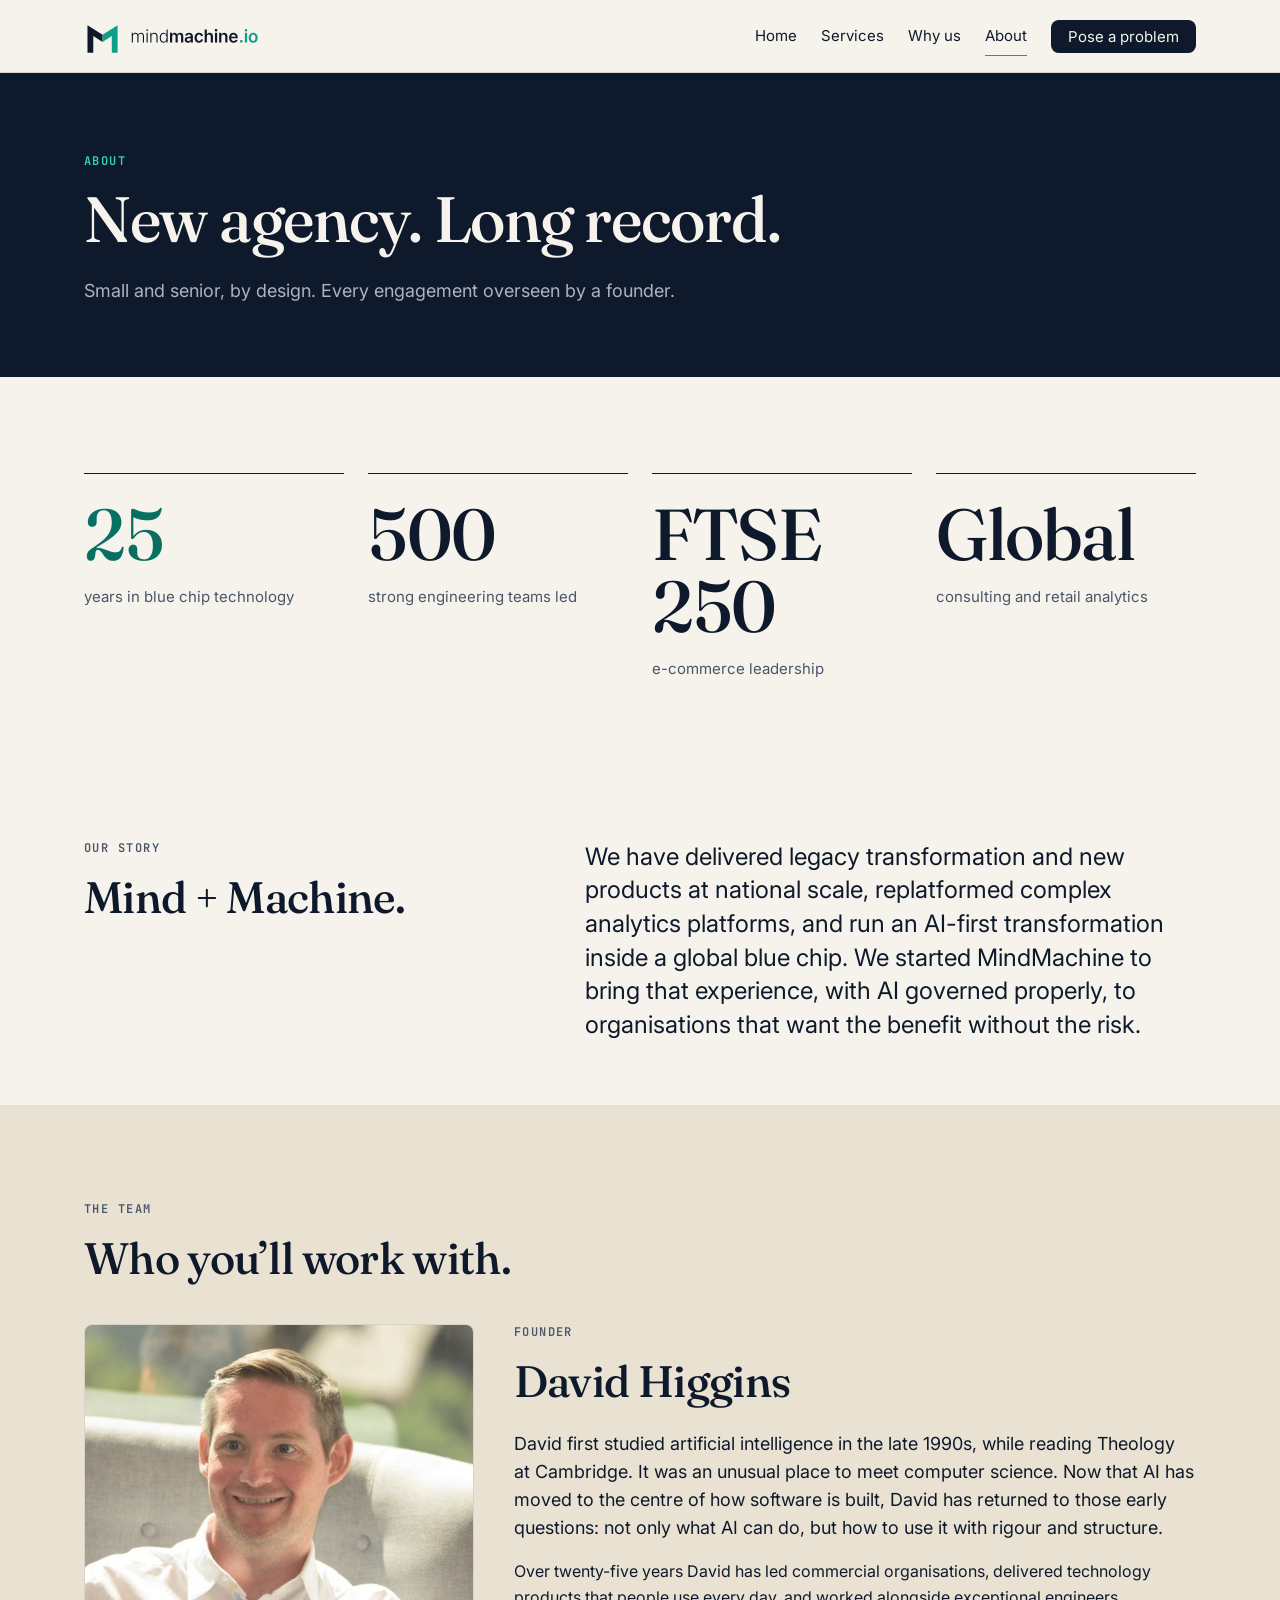
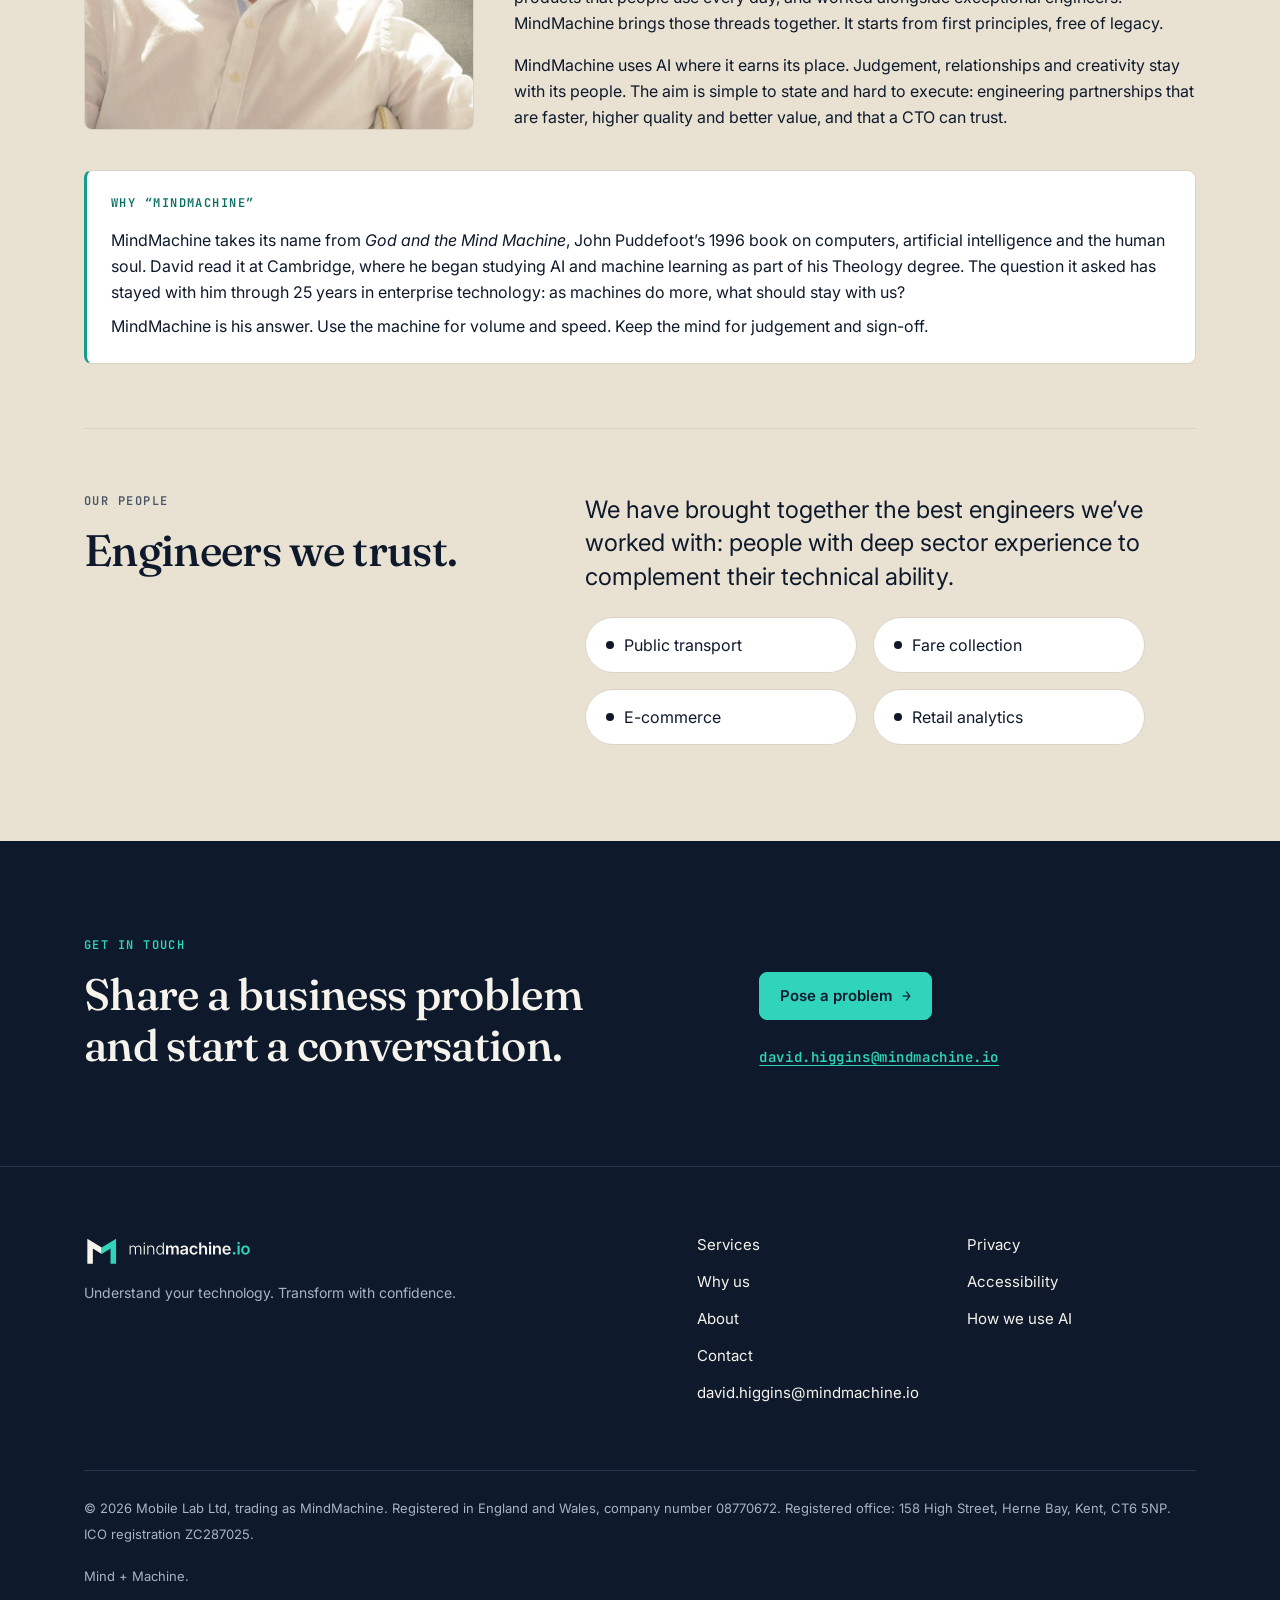
==== about.html @ 4f88f674 "Replace MindMachine website with supplied multi-page site" ====
<!doctype html>
<html lang="en-GB">
<head>
<meta charset="utf-8">
<meta name="viewport" content="width=device-width, initial-scale=1, viewport-fit=cover">
<title>About · MindMachine.io</title>
<meta name="claude:viewport-fit-sides" content="cover">
<meta name="description" content="Founded by engineering leaders with 25 years of enterprise delivery.">
<link rel="icon" type="image/svg+xml" href="assets/logo/mindmachine-app-icon.svg">
<link rel="preconnect" href="https://fonts.googleapis.com">
<link rel="preconnect" href="https://fonts.gstatic.com" crossorigin>
<link rel="stylesheet" href="https://fonts.googleapis.com/css2?family=Fraunces:opsz,wght@9..144,500&family=Inter:wght@300;400;600&family=JetBrains+Mono:wght@600&display=swap">
<link rel="stylesheet" href="assets/site.css">
<link rel="stylesheet" href="assets/visual.css">
</head>
<body>
<a class="skip" href="#main">Skip to content</a>
<header class="site-header">
  <div class="wrap">
    <a class="brand" href="index.html" aria-label="MindMachine.io home"><img src="assets/logo/mindmachine-lockup.svg" alt="mindmachine.io" width="176" height="37"></a>
    <button class="nav-toggle" type="button" aria-expanded="false" aria-controls="site-nav">Menu</button>
    <nav class="nav" id="site-nav" aria-label="Main"><a href="index.html">Home</a><a href="services.html">Services</a><a href="why-us.html">Why us</a><a href="about.html" aria-current="page">About</a><a class="btn btn-small" href="contact.html">Pose a problem</a></nav>
  </div>
</header>
<main id="main">

<section class="on-night page-hero">
  <div class="wrap"><p class="eyebrow"><span class="accent">About</span></p><h1 class="display-xl measure">New agency. Long record.</h1><p class="body-l standfirst">Small and senior, by design. Every engagement overseen by a founder.</p></div>
</section>
<section class="section-l">
  <div class="wrap">
    <ul class="bignums">
      <li><span class="n sig">25</span><span class="l">years in blue chip technology</span></li>
      <li><span class="n">500</span><span class="l">strong engineering teams led</span></li>
      <li><span class="n">FTSE 250</span><span class="l">e-commerce leadership</span></li>
      <li><span class="n">Global</span><span class="l">consulting and retail analytics</span></li>
    </ul>
  </div>
</section>
<section class="section">
  <div class="wrap split">
    <div><p class="eyebrow">Our story</p><h2 class="display-l">Mind + Machine.</h2></div>
    <p class="lede">We have delivered legacy transformation and new products at national scale, replatformed complex analytics platforms, and run an AI-first transformation inside a global blue chip. We started MindMachine to bring that experience, with AI governed properly, to organisations that want the benefit without the risk.</p>
  </div>
</section>
<section class="sand section-l">
  <div class="wrap">
    <div class="section-head"><div><p class="eyebrow">The team</p><h2 class="display-l">Who you’ll work with.</h2></div></div>
    <article class="founder founder-v4">
  <figure class="headshot-photo"><img src="assets/img/david-higgins.jpg" alt="David Higgins, co-founder of MindMachine" width="564" height="706" loading="lazy"></figure>
  <div class="stack-l"><div><p class="eyebrow">Founder</p><h3 class="display-l">David Higgins</h3></div>
  <div class="founder-bio">
    <p class="body-l">David first studied artificial intelligence in the late 1990s, while reading Theology at Cambridge. It was an unusual place to meet computer science. Now that AI has moved to the centre of how software is built, David has returned to those early questions: not only what AI can do, but how to use it with rigour and structure.</p>
    <p>Over twenty-five years David has led commercial organisations, delivered technology products that people use every day, and worked alongside exceptional engineers. MindMachine brings those threads together. It starts from first principles, free of legacy.</p>
    <p>MindMachine uses AI where it earns its place. Judgement, relationships and creativity stay with its people. The aim is simple to state and hard to execute: engineering partnerships that are faster, higher quality and better value, and that a CTO can trust.</p>
  </div>
  
  </div>
</article>
    <aside class="name-note name-note-wide" aria-labelledby="name-note-h">
    <p class="eyebrow" id="name-note-h"><span class="accent">Why “MindMachine”</span></p>
    <p>MindMachine takes its name from <cite>God and the Mind Machine</cite>, John Puddefoot’s 1996 book on computers, artificial intelligence and the human soul. David read it at Cambridge, where he began studying AI and machine learning as part of his Theology degree. The question it asked has stayed with him through 25 years in enterprise technology: as machines do more, what should stay with us?</p>
    <p>MindMachine is his answer. Use the machine for volume and speed. Keep the mind for judgement and sign-off.</p>
  </aside>
    <div class="split" style="margin-top:var(--space-16);padding-top:var(--space-16);border-top:1px solid var(--hairline)">
      <div><p class="eyebrow">Our people</p><h3 class="display-l">Engineers we trust.</h3></div>
      <div class="stack-l"><p class="lede">We have brought together the best engineers we’ve worked with: people with deep sector experience to complement their technical ability.</p>
      <ul class="chips chips-grid"><li>Public transport</li><li>Fare collection</li><li>E-commerce</li><li>Retail analytics</li></ul></div>
    </div>
  </div>
</section>
<section class="on-night cta-band">
  <div class="wrap cta-grid">
    <div><p class="eyebrow"><span class="accent">Get in touch</span></p><h2 class="display-l">Share a business problem and start a conversation.</h2></div>
    <div class="stack-l">
      <div class="btn-row"><a class="btn" href="contact.html">Pose a problem <span class="arrow">→</span></a></div>
      <p class="email-line"><a href="mailto:david.higgins@mindmachine.io">david.higgins@mindmachine.io</a></p>
    </div>
  </div>
</section>
</main>
<footer class="on-night site-footer">
  <div class="wrap">
    <div class="footer-grid">
      <div class="stack"><img src="assets/logo/mindmachine-lockup-reversed.svg" alt="mindmachine.io" width="168" height="35"><p class="small muted">Understand your technology. Transform with confidence.</p></div>
      <div><ul><li><a href="services.html">Services</a></li><li><a href="why-us.html">Why us</a></li><li><a href="about.html">About</a></li><li><a href="contact.html">Contact</a></li><li><a href="mailto:david.higgins@mindmachine.io">david.higgins@mindmachine.io</a></li></ul></div>
      <div><ul><li><a href="privacy.html">Privacy</a></li><li><a href="accessibility.html">Accessibility</a></li><li><a href="ai-use.html">How we use AI</a></li></ul></div>
    </div>
    <div class="footer-base"><span>© 2026 Mobile Lab Ltd, trading as MindMachine. Registered in England and Wales, company number 08770672. Registered office: 158 High Street, Herne Bay, Kent, CT6 5NP. ICO registration ZC287025.</span><span>Mind + Machine.</span></div>
  </div>
</footer>
<script src="assets/site.js"></script>
</body>
</html>
---- assets/site.css ----
/* MindMachine.io marketing site
   Layout: paper-first editorial grid, left-aligned, one idea per section.
   Night slabs open and close each page. Borders, not shadows. Signal used once or twice per view. */
:root {
  --paper:#F6F3EC; --surface:#FFFFFF; --sand:#E9E2D3;
  --ink:#0E1A2B; --ink-muted:#4A5668; --hairline:#D9D3C5;
  --deep:#16304F; --night:#0E1A2B; --on-night:#F6F3EC; --on-night-muted:#A9B3C1; --night-hairline:#26364A;
  --signal:#0F9E8A; --signal-bright:#2FD4BB; --signal-strong:#087063; --signal-soft:#D3EFE9;
  --font-display:"Fraunces",Georgia,"Times New Roman",serif;
  --font-sans:"Inter",system-ui,-apple-system,"Segoe UI",sans-serif;
  --font-mono:"JetBrains Mono",ui-monospace,"SF Mono",Menlo,monospace;
  --radius-sm:4px; --radius-md:8px; --radius-lg:14px; --radius-pill:999px;
  --space-1:4px; --space-2:8px; --space-4:16px; --space-6:24px; --space-10:40px; --space-16:64px;
  --max:1160px;
  color-scheme: light;
}
*,*::before,*::after { box-sizing:border-box; }
html { -webkit-text-size-adjust:100%; scroll-behavior:smooth; }
@media (prefers-reduced-motion: reduce) { html { scroll-behavior:auto; } *,*::before,*::after { transition:none !important; animation:none !important; } }
body { margin:0; background:var(--paper); color:var(--ink); font-family:var(--font-sans); font-size:16px; line-height:26px; font-weight:400; -webkit-font-smoothing:antialiased; }
img { max-width:100%; display:block; }
a { color:var(--signal-strong); text-underline-offset:3px; }
a:hover { color:var(--ink); }
:focus-visible { outline:2px solid var(--signal); outline-offset:3px; border-radius:2px; }
body::before { content:""; position:fixed; inset:0 0 auto; height:env(safe-area-inset-top,0px); z-index:30; background:var(--paper); }

.wrap { max-width:var(--max); margin:0 auto; padding-left:max(24px, env(safe-area-inset-left,0px)); padding-right:max(24px, env(safe-area-inset-right,0px)); }
@media (max-width:520px){ .wrap { padding-left:max(16px, env(safe-area-inset-left,0px)); padding-right:max(16px, env(safe-area-inset-right,0px)); } }

/* Type */
.eyebrow { font-family:var(--font-mono); font-weight:600; font-size:12px; line-height:16px; letter-spacing:.12em; text-transform:uppercase; color:var(--ink-muted); margin:0 0 var(--space-4); }
.eyebrow .accent { color:var(--signal-strong); }
h1,h2,h3 { font-family:var(--font-display); font-weight:500; margin:0; text-wrap:balance; color:inherit; }
.display-xl { font-size:clamp(40px, 6vw, 64px); line-height:1.06; letter-spacing:-.02em; }
.display-l { font-size:clamp(32px, 4.4vw, 44px); line-height:1.14; letter-spacing:-.015em; }
.heading { font-size:28px; line-height:34px; }
.title { font-family:var(--font-sans); font-weight:600; font-size:20px; line-height:28px; }
.body-l { font-size:18px; line-height:28px; }
.small { font-size:14px; line-height:22px; }
.muted { color:var(--ink-muted); }
p { margin:0; }
.measure { max-width:64ch; }
.stack > * + * { margin-top:var(--space-4); }
.stack-l > * + * { margin-top:var(--space-6); }

/* Header */
.site-header { position:sticky; top:env(safe-area-inset-top,0px); z-index:20; background:var(--paper); border-bottom:1px solid var(--hairline); }
.site-header .wrap { display:flex; align-items:center; justify-content:space-between; gap:var(--space-6); min-height:72px; }
.brand { display:block; padding-block:12px; }
.brand img { width:176px; height:auto; }
.nav { display:flex; align-items:center; gap:var(--space-6); }
.nav a { color:var(--ink); text-decoration:none; font-size:15px; font-weight:400; padding-block:6px; border-bottom:1px solid transparent; }
.nav a:hover { border-bottom-color:var(--ink); }
.nav a[aria-current="page"] { border-bottom-color:var(--signal); }
.nav .btn { border-bottom:0; }
.nav-toggle { display:none; background:none; border:1px solid var(--hairline); border-radius:var(--radius-md); padding:8px 12px; font:600 12px/16px var(--font-mono); letter-spacing:.12em; text-transform:uppercase; color:var(--ink); cursor:pointer; }
@media (max-width:820px) {
  .nav-toggle { display:inline-block; }
  .nav { display:none; position:absolute; left:0; right:0; top:100%; flex-direction:column; align-items:flex-start; gap:0; background:var(--paper); border-bottom:1px solid var(--hairline); padding:var(--space-4) max(16px, env(safe-area-inset-right,0px)) var(--space-6) max(16px, env(safe-area-inset-left,0px)); }
  .nav.open { display:flex; }
  .nav a { padding-block:12px; width:100%; }
  .nav .btn { margin-top:var(--space-4); width:auto; }
}

/* Buttons */
.btn { display:inline-flex; align-items:center; gap:10px; font-family:var(--font-sans); font-weight:600; font-size:15px; line-height:20px; padding:13px 20px; border-radius:var(--radius-md); text-decoration:none; border:1px solid var(--ink); background:var(--ink); color:var(--on-night); cursor:pointer; transition:background .15s, color .15s, border-color .15s; }
.btn:hover { background:var(--deep); border-color:var(--deep); color:var(--on-night); }
.btn-ghost { background:transparent; color:var(--ink); border-color:var(--ink); }
.btn-ghost:hover { background:var(--ink); color:var(--on-night); }
.btn-small { padding:9px 16px; font-size:14px; }
.on-night .btn { background:var(--signal-bright); border-color:var(--signal-bright); color:var(--ink); }
.on-night .btn:hover { background:var(--on-night); border-color:var(--on-night); color:var(--ink); }
.on-night .btn-ghost { background:transparent; color:var(--on-night); border-color:var(--on-night-muted); }
.on-night .btn-ghost:hover { background:var(--on-night); color:var(--ink); border-color:var(--on-night); }
.arrow { font-family:var(--font-mono); }
.btn-row { display:flex; flex-wrap:wrap; gap:var(--space-4); }

/* Sections */
.section { padding-block:var(--space-16); }
.section-l { padding-block:96px; }
@media (max-width:640px){ .section-l { padding-block:var(--space-16); } }
.sand { background:var(--sand); }
.on-night { background:var(--night); color:var(--on-night); }
.on-night .eyebrow { color:var(--on-night-muted); }
.on-night .eyebrow .accent { color:var(--signal-bright); }
.on-night .muted { color:var(--on-night-muted); }
.on-night a:not(.btn) { color:var(--signal-bright); }
.on-deep { background:var(--deep); color:var(--on-night); }
.on-deep .eyebrow, .on-deep .muted { color:#C9D2DE; }
.section-head { display:grid; grid-template-columns:minmax(0,5fr) minmax(0,6fr); gap:var(--space-10); align-items:end; margin-bottom:var(--space-10); }
.section-head > * { min-width:0; }
@media (max-width:820px){ .section-head { grid-template-columns:1fr; gap:var(--space-4); } }

/* Hero */
.hero { padding-block:88px 96px; position:relative; overflow:hidden; }
.hero-grid { display:grid; grid-template-columns:minmax(0,7fr) minmax(0,5fr); gap:var(--space-16); align-items:center; }
.hero-grid > * { min-width:0; }
.hero .standfirst { margin-top:var(--space-6); max-width:58ch; color:var(--on-night-muted); }
.hero .btn-row { margin-top:var(--space-10); }
.trust { margin-top:var(--space-10); display:flex; flex-wrap:wrap; gap:var(--space-2) var(--space-6); font-family:var(--font-mono); font-weight:600; font-size:12px; letter-spacing:.12em; text-transform:uppercase; color:var(--on-night-muted); list-style:none; padding:0; }
.trust li { display:flex; align-items:center; gap:var(--space-2); }
.trust li::before { content:""; width:6px; height:6px; border-radius:var(--radius-pill); background:var(--on-night-muted); }
.trust li:first-child::before { background:var(--signal-bright); }
.hero-diagram { width:100%; max-width:440px; justify-self:end; }
.hero-diagram svg { width:100%; height:auto; display:block; }
@media (max-width:900px){ .hero-grid { grid-template-columns:1fr; gap:var(--space-10); } .hero-diagram { justify-self:start; max-width:360px; } }
.page-hero { padding-block:80px 72px; }
.page-hero .standfirst { margin-top:var(--space-6); max-width:60ch; color:var(--on-night-muted); }

/* Problem list */
.problems { display:grid; grid-template-columns:repeat(3,minmax(0,1fr)); gap:0; border-top:1px solid var(--ink); }
.problems > div { padding:var(--space-6) var(--space-6) var(--space-6) 0; min-width:0; }
.problems > div + div { padding-left:var(--space-6); border-left:1px solid var(--hairline); }
.problems ul { list-style:none; margin:var(--space-4) 0 0; padding:0; }
.problems li { padding-block:12px; border-top:1px solid var(--hairline); font-family:var(--font-display); font-weight:500; font-size:19px; line-height:26px; }
.problems li:first-child { border-top:0; }
.problems .more { margin-top:var(--space-4); display:inline-block; font-size:14px; font-weight:600; }
@media (max-width:860px){ .problems { grid-template-columns:1fr; } .problems > div, .problems > div + div { padding:var(--space-6) 0; border-left:0; } .problems > div + div { border-top:1px solid var(--hairline); } }

/* Service cards */
.cards { display:grid; grid-template-columns:repeat(3,minmax(0,1fr)); gap:var(--space-6); }
.card { background:var(--surface); border:1px solid var(--hairline); border-radius:var(--radius-md); padding:var(--space-6); display:flex; flex-direction:column; gap:var(--space-4); min-width:0; }
.card img.icon { width:48px; height:48px; }
.card .num { font-family:var(--font-mono); font-weight:600; font-size:12px; letter-spacing:.12em; color:var(--ink-muted); }
.card .heading { font-size:24px; line-height:30px; }
.card .link { margin-top:auto; padding-top:var(--space-4); font-weight:600; font-size:14px; text-decoration:none; }
.card .link:hover { text-decoration:underline; }
@media (max-width:900px){ .cards { grid-template-columns:1fr; } }

/* Split / two-column */
.split { display:grid; grid-template-columns:minmax(0,5fr) minmax(0,7fr); gap:var(--space-16); align-items:start; }
.split > * { min-width:0; }
@media (max-width:860px){ .split { grid-template-columns:1fr; gap:var(--space-10); } }

/* Rule-topped rows (StepFlow-like) */
.flow { display:grid; grid-template-columns:repeat(var(--cols,4),minmax(0,1fr)); gap:var(--space-6); list-style:none; margin:0; padding:0; }
.flow li { border-top:6px solid var(--ink); padding-top:var(--space-4); min-width:0; }
.flow li.is-signal { border-top-color:var(--signal); }
.on-night .flow li { border-top-color:var(--on-night); }
.on-night .flow li.is-signal { border-top-color:var(--signal-bright); }
.flow .eyebrow { margin-bottom:var(--space-2); }
.flow .title { font-size:18px; line-height:26px; margin-bottom:var(--space-2); }
@media (max-width:900px){ .flow { grid-template-columns:repeat(2,minmax(0,1fr)); } }
@media (max-width:520px){ .flow { grid-template-columns:1fr; } }

/* Facts list */
.facts { list-style:none; margin:0; padding:0; border-top:1px solid var(--ink); }
.facts li { display:grid; grid-template-columns:minmax(0,180px) minmax(0,1fr); gap:var(--space-6); padding-block:20px; border-bottom:1px solid var(--hairline); align-items:baseline; }
.facts .k { font-family:var(--font-display); font-weight:500; font-size:32px; line-height:36px; letter-spacing:-.01em; font-variant-numeric:tabular-nums; }
.facts .k.signal { color:var(--signal-strong); }
@media (max-width:560px){ .facts li { grid-template-columns:1fr; gap:var(--space-2); } }

/* Pricing panel */
.panel-deep { background:var(--deep); color:var(--on-night); border-radius:var(--radius-lg); padding:var(--space-16) var(--space-10); display:grid; grid-template-columns:minmax(0,6fr) minmax(0,5fr); gap:var(--space-10); align-items:end; position:relative; overflow:hidden; }
.panel-deep > * { min-width:0; }
.panel-deep .eyebrow { color:#C9D2DE; }
.panel-deep .muted { color:#C9D2DE; }
.panel-deep::after { content:""; position:absolute; right:0; top:0; width:120px; height:69px; background:var(--paper); clip-path:polygon(0 0,100% 0,100% 100%); opacity:.06; }
.ticks { list-style:none; margin:0; padding:0; }
.ticks li { padding-block:10px; border-top:1px solid rgba(246,243,236,.18); display:flex; gap:12px; }
.ticks li::before { content:"—"; font-family:var(--font-mono); color:#C9D2DE; }
@media (max-width:860px){ .panel-deep { grid-template-columns:1fr; padding:var(--space-10) var(--space-6); } }

/* Closing CTA */
.cta-band { padding-block:96px; }
.cta-grid { display:grid; grid-template-columns:minmax(0,7fr) minmax(0,5fr); gap:var(--space-16); align-items:end; }
.cta-grid > * { min-width:0; }
.email-line { font-family:var(--font-mono); font-weight:600; font-size:14px; letter-spacing:.04em; word-break:break-all; }
@media (max-width:860px){ .cta-grid { grid-template-columns:1fr; gap:var(--space-10); } .cta-band { padding-block:var(--space-16); } }

/* Service detail */
.service { display:grid; grid-template-columns:minmax(0,4fr) minmax(0,8fr); gap:var(--space-16); padding-block:var(--space-16); border-top:1px solid var(--hairline); }
.service:first-child { border-top:0; }
.service > * { min-width:0; }
.service .icon { width:56px; height:56px; margin-bottom:var(--space-6); }
.service-cols { display:grid; grid-template-columns:repeat(2,minmax(0,1fr)); gap:var(--space-10); margin-top:var(--space-10); }
.service-cols > * { min-width:0; }
.list { list-style:none; margin:0; padding:0; }
.list li { padding-block:10px; border-top:1px solid var(--hairline); }
.list li:last-child { border-bottom:1px solid var(--hairline); }
@media (max-width:860px){ .service { grid-template-columns:1fr; gap:var(--space-6); } .service-cols { grid-template-columns:1fr; gap:var(--space-6); } }

/* Gates table */
.table-scroll { overflow-x:auto; border:1px solid var(--hairline); border-radius:var(--radius-md); background:var(--surface); }
table.gates { width:100%; border-collapse:collapse; min-width:640px; }
.gates th, .gates td { text-align:left; padding:16px 20px; border-bottom:1px solid var(--hairline); vertical-align:top; }
.gates tr:last-child td { border-bottom:0; }
.gates th { font-family:var(--font-mono); font-weight:600; font-size:12px; letter-spacing:.12em; text-transform:uppercase; color:var(--ink-muted); background:var(--paper); }
.gates td.g { font-family:var(--font-mono); font-weight:600; font-size:14px; width:64px; }
.gates td.name { font-weight:600; width:140px; }

.loop { display:flex; flex-wrap:wrap; gap:var(--space-2); list-style:none; padding:0; margin:0; }
.loop li { font-family:var(--font-mono); font-weight:600; font-size:12px; letter-spacing:.08em; text-transform:uppercase; padding:7px 12px; border:1px solid var(--night-hairline); border-radius:var(--radius-sm); color:var(--on-night); }
.loop li.sep { border:0; padding:7px 2px; color:var(--on-night-muted); }

/* Principles grid */
.principles { display:grid; grid-template-columns:repeat(3,minmax(0,1fr)); gap:var(--space-10) var(--space-6); }
.principles > div { min-width:0; }
.principles img { width:40px; height:40px; margin-bottom:var(--space-4); }
@media (max-width:860px){ .principles { grid-template-columns:1fr; } }

.values { display:grid; grid-template-columns:repeat(5,minmax(0,1fr)); gap:var(--space-6); list-style:none; padding:0; margin:0; }
.values li { border-top:1px solid var(--ink); padding-top:var(--space-4); min-width:0; }
.values .heading { font-size:22px; line-height:28px; margin-bottom:var(--space-2); }
@media (max-width:960px){ .values { grid-template-columns:repeat(2,minmax(0,1fr)); } }
@media (max-width:520px){ .values { grid-template-columns:1fr; } }

/* Placeholders (for content still to be drafted) */
.placeholder { border:1px dashed var(--signal-strong); background:var(--signal-soft); border-radius:var(--radius-md); padding:var(--space-6); }
.tag { display:inline-block; font-family:var(--font-mono); font-weight:600; font-size:12px; line-height:14px; letter-spacing:.08em; text-transform:uppercase; padding:5px 9px; border-radius:var(--radius-sm); background:var(--signal-soft); color:var(--signal-strong); }
.tag-ink { background:var(--ink); color:var(--on-night); }
.placeholder .tag { background:var(--surface); }

/* Founders */
.founder { display:grid; grid-template-columns:minmax(0,320px) minmax(0,1fr); gap:var(--space-10); align-items:start; }
.founder > * { min-width:0; }
.headshot { aspect-ratio:4/5; width:100%; max-width:100%; border:1px dashed var(--signal-strong); background:var(--sand); border-radius:var(--radius-md); display:flex; flex-direction:column; justify-content:flex-end; padding:var(--space-6); gap:var(--space-2); position:relative; overflow:hidden; }
.headshot img.mark { position:absolute; top:var(--space-6); left:var(--space-6); width:40px; height:40px; opacity:.35; }
.founder + .founder { margin-top:var(--space-16); padding-top:var(--space-16); border-top:1px solid var(--hairline); }
@media (max-width:760px){ .founder { grid-template-columns:1fr; } .headshot { max-width:320px; } }

/* Contact form */
.form { display:grid; gap:var(--space-6); }
.row-2 { display:grid; grid-template-columns:repeat(2,minmax(0,1fr)); gap:var(--space-6); }
.row-2 > * { min-width:0; }
@media (max-width:640px){ .row-2 { grid-template-columns:1fr; } }
.field { display:grid; gap:var(--space-2); }
.field label, .field legend { font-weight:600; font-size:14px; line-height:20px; }
.field .hint { font-size:13px; line-height:20px; color:var(--ink-muted); }
.field input, .field select, .field textarea { width:100%; font:400 16px/24px var(--font-sans); color:var(--ink); background:var(--surface); border:1px solid #B9B1A0; border-radius:var(--radius-sm); padding:11px 14px; }
.field textarea { min-height:180px; resize:vertical; }
.field input:focus, .field select:focus, .field textarea:focus { outline:2px solid var(--signal); outline-offset:0; border-color:var(--signal); }
fieldset.field { border:0; padding:0; margin:0; }
.choices { display:flex; flex-wrap:wrap; gap:var(--space-2); margin-top:var(--space-2); }
.choice { position:relative; }
.choice input { position:absolute; opacity:0; inset:0; cursor:pointer; }
.choice span { display:inline-block; padding:9px 14px; border:1px solid var(--hairline); border-radius:var(--radius-pill); background:var(--surface); font-size:14px; line-height:20px; cursor:pointer; }
.choice input:checked + span { background:var(--signal-soft); border-color:var(--signal-strong); color:var(--ink); font-weight:600; }
.choice input:focus-visible + span { outline:2px solid var(--signal); outline-offset:2px; }
.consent { display:flex; gap:12px; align-items:flex-start; font-size:14px; line-height:22px; color:var(--ink-muted); }
.consent input { margin-top:4px; width:18px; height:18px; accent-color:var(--signal-strong); flex:none; }
.form-status { border-radius:var(--radius-md); padding:var(--space-6); border:1px solid var(--hairline); background:var(--surface); }
.form-status.ok { border-color:var(--signal-strong); background:var(--signal-soft); }
.error-text { color:#9B2C1F; font-size:14px; }
.aside-card { background:var(--surface); border:1px solid var(--hairline); border-radius:var(--radius-md); padding:var(--space-6); }
.copy-btn { background:none; border:1px solid var(--hairline); border-radius:var(--radius-sm); padding:6px 10px; font:600 12px/16px var(--font-mono); letter-spacing:.08em; text-transform:uppercase; color:var(--ink); cursor:pointer; }
.copy-btn:hover { border-color:var(--ink); }
.hp { position:absolute; left:-9999px; }

/* Footer */
.site-footer { padding-block:var(--space-16) var(--space-10); border-top:1px solid var(--night-hairline); }
.footer-grid { display:grid; grid-template-columns:minmax(0,5fr) repeat(2,minmax(0,2fr)); gap:var(--space-10); }
.footer-grid > * { min-width:0; }
.footer-grid img { width:168px; height:auto; }
.footer-grid ul { list-style:none; margin:0; padding:0; display:grid; gap:10px; }
.footer-grid a { color:var(--on-night); text-decoration:none; font-size:15px; overflow-wrap:anywhere; }
.footer-grid a:hover { color:var(--signal-bright); }
.footer-base { margin-top:var(--space-16); padding-top:var(--space-6); border-top:1px solid var(--night-hairline); display:flex; flex-wrap:wrap; justify-content:space-between; gap:var(--space-4); font-size:13px; color:var(--on-night-muted); }
@media (max-width:760px){ .footer-grid { grid-template-columns:1fr 1fr; } .footer-grid > :first-child { grid-column:1 / -1; } }

.skip { position:absolute; left:-9999px; top:0; background:var(--ink); color:var(--on-night); padding:12px 16px; z-index:50; }
.skip:focus { left:16px; top:16px; }
.nav a.btn, .nav a.btn:hover { color:var(--on-night); border-bottom:0; }
.nav a.btn[aria-current="page"] { background:var(--deep); border-color:var(--deep); }
.site-footer .footer-grid a { color:var(--on-night); }
.site-footer .footer-grid a:hover { color:var(--signal-bright); }
.facts .k { font-size:26px; line-height:32px; }

/* Founder photo, bio and name note */
.headshot-photo { margin:0; aspect-ratio:4/5; width:100%; border:1px solid var(--hairline); border-radius:var(--radius-md); overflow:hidden; background:var(--sand); }
.headshot-photo img { display:block; width:100%; height:100%; object-fit:cover; object-position:50% 30%; }
.founder-bio { max-width:68ch; }
.founder-bio > * { margin:0; }
.founder-bio > * + * { margin-top:var(--space-4); }
.name-note { max-width:68ch; background:var(--surface); border:1px solid var(--hairline); border-left:3px solid var(--signal); border-radius:var(--radius-md); padding:var(--space-6); }
.name-note > * { margin:0; }
.name-note > * + * { margin-top:var(--space-2); }
.name-note .eyebrow + p { margin-top:var(--space-4); }
.name-note cite { font-style:italic; }
@media (max-width:760px){ .headshot-photo { max-width:320px; } }

/* Round 4: bio text aligned to the photo's top and bottom on wide screens */
@media (min-width:761px){
  .founder.founder-v4 { grid-template-columns:minmax(0,5fr) minmax(0,7fr); align-items:stretch; gap:var(--space-16); }
  .founder.founder-v4 .headshot-photo { aspect-ratio:auto; height:100%; min-height:420px; }
  .founder.founder-v4 > .stack-l { display:flex; flex-direction:column; justify-content:space-between; }
}
.name-note-wide { max-width:none; margin-top:var(--space-10); }
@media (min-width:761px){
  .founder.founder-v4 { grid-template-columns:minmax(0,4fr) minmax(0,7fr); gap:var(--space-10); }
  .founder.founder-v4 .headshot-photo { position:relative; min-height:380px; height:auto; }
  .founder.founder-v4 .headshot-photo img { position:absolute; inset:0; width:100%; height:100%; object-fit:cover; object-position:50% 25%; }
  .founder.founder-v4 > .stack-l { justify-content:flex-start; }
  .founder.founder-v4 .founder-bio p:last-child { margin-bottom:0; }
}
---- assets/visual.css ----
/* Version 2: more visual, fewer words. Loaded after site.css. */
.hero-v2 { padding-block:96px 104px; }
.hero-v2 .hero-diagram { max-width:500px; }

/* Icon tiles */
.tiles { display:grid; grid-template-columns:repeat(3,minmax(0,1fr)); gap:var(--space-6); }
.tile { background:var(--surface); border:1px solid var(--hairline); border-radius:var(--radius-lg); padding:var(--space-10) var(--space-6) var(--space-6); display:flex; flex-direction:column; gap:var(--space-4); text-decoration:none; color:var(--ink); min-width:0; transition:border-color .15s; }
a.tile:hover { border-color:var(--ink); color:var(--ink); }
.tile img { width:72px; height:72px; margin-bottom:var(--space-6); }
.tile .heading { font-size:26px; line-height:32px; }
.tile .go { margin-top:auto; padding-top:var(--space-6); font-family:var(--font-mono); font-weight:600; font-size:12px; letter-spacing:.12em; text-transform:uppercase; color:var(--signal-strong); }
@media (max-width:900px){ .tiles { grid-template-columns:1fr; } }

/* Big numbers */
.bignums { display:grid; grid-template-columns:repeat(4,minmax(0,1fr)); gap:var(--space-6); list-style:none; padding:0; margin:0; }
.bignums li { border-top:1px solid currentColor; padding-top:var(--space-6); min-width:0; }
.bignums .n { display:block; font-family:var(--font-display); font-weight:500; font-size:clamp(44px,6vw,72px); line-height:1; letter-spacing:-.02em; margin-bottom:var(--space-4); font-variant-numeric:tabular-nums; }
.bignums .n.sig { color:var(--signal-strong); }
.on-night .bignums .n.sig { color:var(--signal-bright); }
.bignums .l { font-size:15px; line-height:22px; color:var(--ink-muted); display:block; }
.on-night .bignums .l { color:var(--on-night-muted); }
@media (max-width:860px){ .bignums { grid-template-columns:repeat(2,minmax(0,1fr)); gap:var(--space-10) var(--space-6); } }

/* Node rail: a line with nodes, the last one signal */
.rail { list-style:none; margin:0; padding:0; display:grid; grid-template-columns:repeat(var(--n,6),minmax(0,1fr)); position:relative; }
.rail::before { content:""; position:absolute; left:10px; right:10px; top:10px; height:1px; background:var(--on-night-muted); opacity:.5; }
.rail li { position:relative; padding-top:40px; padding-right:var(--space-4); min-width:0; }
.rail li::before { content:""; position:absolute; top:3px; left:3px; width:14px; height:14px; border-radius:var(--radius-pill); background:var(--night); border:1.5px solid var(--on-night); box-sizing:border-box; }
.rail li.sig::before { background:var(--signal-bright); border-color:var(--signal-bright); width:20px; height:20px; top:0; left:0; }
.rail .code { font-family:var(--font-mono); font-weight:600; font-size:12px; letter-spacing:.12em; color:var(--on-night-muted); display:block; margin-bottom:6px; }
.rail .t { font-family:var(--font-display); font-size:24px; line-height:30px; display:block; }
.rail .s { font-size:14px; line-height:20px; color:var(--on-night-muted); display:block; margin-top:6px; }
.rail.light::before { background:var(--ink); opacity:.35; }
.rail.light li::before { background:var(--paper); border-color:var(--ink); }
.rail.light li.sig::before { background:var(--signal); border-color:var(--signal); }
.rail.light .code, .rail.light .s { color:var(--ink-muted); }
@media (max-width:760px){
  .rail { grid-template-columns:1fr; }
  .rail::before { left:10px; right:auto; top:10px; bottom:10px; width:1px; height:auto; }
  .rail li { padding-top:0; padding-left:44px; padding-bottom:var(--space-6); }
}

/* Phases band */
.phases { display:grid; grid-template-columns:repeat(4,minmax(0,1fr)); gap:4px; margin-bottom:var(--space-10); }
.phases span { font-family:var(--font-mono); font-weight:600; font-size:12px; letter-spacing:.12em; text-transform:uppercase; padding:12px 14px; background:var(--deep); color:var(--on-night); min-width:0; overflow-wrap:anywhere; }
.phases span:first-child { border-radius:var(--radius-md) 0 0 var(--radius-md); }
.phases span:last-child { border-radius:0 var(--radius-md) var(--radius-md) 0; clip-path:polygon(0 0,calc(100% - 14px) 0,100% 50%,calc(100% - 14px) 100%,0 100%); }
@media (max-width:560px){ .phases { grid-template-columns:repeat(2,minmax(0,1fr)); } .phases span { border-radius:0 !important; clip-path:none !important; } }

/* Loop diagram */
.loop-fig { max-width:380px; width:100%; }
.loop-fig svg { width:100%; height:auto; display:block; }

/* Mind + Machine split */
.mm { display:grid; grid-template-columns:repeat(2,minmax(0,1fr)); border:1px solid var(--hairline); border-radius:var(--radius-lg); overflow:hidden; background:var(--surface); }
.mm > div { padding:var(--space-10) var(--space-6); min-width:0; }
.mm > div + div { border-left:1px solid var(--hairline); background:var(--signal-soft); }
.mm .eyebrow { margin-bottom:var(--space-6); }
.mm ul { list-style:none; margin:0; padding:0; display:grid; gap:12px; }
.mm li { font-family:var(--font-display); font-size:22px; line-height:28px; }
@media (max-width:640px){ .mm { grid-template-columns:1fr; } .mm > div + div { border-left:0; border-top:1px solid var(--hairline); } }

/* Chips */
.chips { display:flex; flex-wrap:wrap; gap:var(--space-2); list-style:none; padding:0; margin:0; }
.chips li { display:inline-flex; align-items:center; gap:10px; padding:10px 16px; border:1px solid var(--hairline); border-radius:var(--radius-pill); background:var(--surface); font-size:15px; }
.chips li::before { content:""; width:8px; height:8px; border-radius:var(--radius-pill); background:var(--ink); }

/* Service rows (v2) */
.svc { display:grid; grid-template-columns:96px minmax(0,5fr) minmax(0,6fr); gap:var(--space-10); padding-block:var(--space-16); border-top:1px solid var(--hairline); align-items:start; }
.svc:first-child { border-top:0; padding-top:0; }
.svc img { width:96px; height:96px; }
.svc > * { min-width:0; }
.svc .list li { display:flex; gap:12px; }
.svc .list li::before { content:"›"; font-family:var(--font-mono); color:var(--signal-strong); }
@media (max-width:860px){ .svc { grid-template-columns:1fr; gap:var(--space-6); } .svc img { width:64px; height:64px; } }

.lede { font-size:clamp(20px,2.2vw,24px); line-height:1.4; max-width:44ch; }
.center-q { text-align:left; }
/* Mind box first: Mind takes the signal tint, Machine stays plain */
.mm.mm-mind-first > div:first-child { background:var(--signal-soft); }
.mm.mm-mind-first > div + div { background:var(--surface); }

/* Refinements for phone and laptop parity */
.statement { font-size:clamp(26px,3.4vw,40px); line-height:1.2; letter-spacing:-.012em; max-width:30ch; }
@media (max-width:640px){
  .hero-v2 { padding-block:56px 64px; }
  .hero-v2 .hero-diagram { display:none; }
  .trust { letter-spacing:.08em; line-height:20px; }
  .trust li { align-items:flex-start; }
  .trust li::before { margin-top:7px; flex:none; }
  .mm { grid-template-columns:repeat(2,minmax(0,1fr)); }
  .mm > div { padding:var(--space-6) var(--space-4); }
  .mm > div + div { border-top:0; border-left:1px solid var(--hairline); }
  .mm li { font-size:19px; line-height:26px; }
  .rail li { padding-bottom:var(--space-4); }
  .rail .t { font-size:21px; line-height:26px; }
  .tile { padding:var(--space-6); }
  .tile img { width:56px; height:56px; margin-bottom:var(--space-2); }
  .footer-grid { grid-template-columns:1fr; gap:var(--space-6); }
  .section-l { padding-block:56px; }
  .cta-band { padding-block:56px; }
}
@media (min-width:1280px){ .hero-v2 { padding-block:112px 120px; } }

/* Commercial commitment line */
.commit-line { margin-top:var(--space-16); padding-top:var(--space-6); border-top:1px solid var(--hairline); font-family:var(--font-display); font-weight:500; font-size:clamp(22px,2.4vw,28px); line-height:1.3; max-width:40ch; text-wrap:balance; }

/* Founder quote */
.founder-quote { margin:0; max-width:880px; display:grid; gap:var(--space-6); padding:var(--space-10) 0; border-top:1px solid var(--ink); }
.founder-quote blockquote { margin:0; font-family:var(--font-display); font-weight:500; font-size:clamp(28px,3.6vw,44px); line-height:1.18; letter-spacing:-.015em; text-wrap:balance; }
.founder-quote figcaption { display:flex; flex-direction:column; gap:2px; }
.founder-quote .tag { justify-self:start; }

/* Legal prose */
.prose { max-width:70ch; }
.prose > * + * { margin-top:var(--space-4); }
.prose h2 { font-family:var(--font-display); font-weight:500; font-size:26px; line-height:32px; margin-top:var(--space-10); }
.prose ul { padding-left:20px; margin-bottom:0; }
.prose li + li { margin-top:var(--space-2); }
.prose .table-scroll { margin-top:var(--space-6); }
.prose em { font-style:normal; color:var(--ink-muted); }
.prose .tag { vertical-align:2px; }
.consent a { color:var(--signal-strong); }
.prose table.gates { min-width:0; } @media (max-width:640px){ .prose .gates th, .prose .gates td { padding:12px 14px; } }

/* Round 5: sector tags in an even grid (2 x 2 on wide screens, stacked on phones) */
.chips.chips-grid { display:grid; grid-template-columns:repeat(2,minmax(0,1fr)); gap:var(--space-4); max-width:560px; }
.chips.chips-grid li { justify-content:flex-start; padding:14px 20px; font-size:16px; min-width:0; }
@media (max-width:640px){ .chips.chips-grid { grid-template-columns:1fr; max-width:none; } }

/* Round 5: contact steps as a vertical line of equal solid circles */
.steps-v { list-style:none; margin:0; padding:0; display:grid; gap:0; }
.steps-v li { position:relative; padding-left:48px; min-height:64px; font-family:var(--font-display); font-weight:500; font-size:22px; line-height:24px; display:flex; align-items:flex-start; }
.steps-v li::before { content:""; position:absolute; left:0; top:0; width:24px; height:24px; border-radius:var(--radius-pill); background:var(--signal); }
.steps-v li:not(:last-child)::after { content:""; position:absolute; left:11px; top:24px; bottom:0; width:2px; background:var(--signal); }
.steps-v li:last-child { min-height:24px; }
.stack-l > .chips.chips-grid { margin-top:var(--space-6); }
.steps-v + .aside-card { margin-top:var(--space-10); }
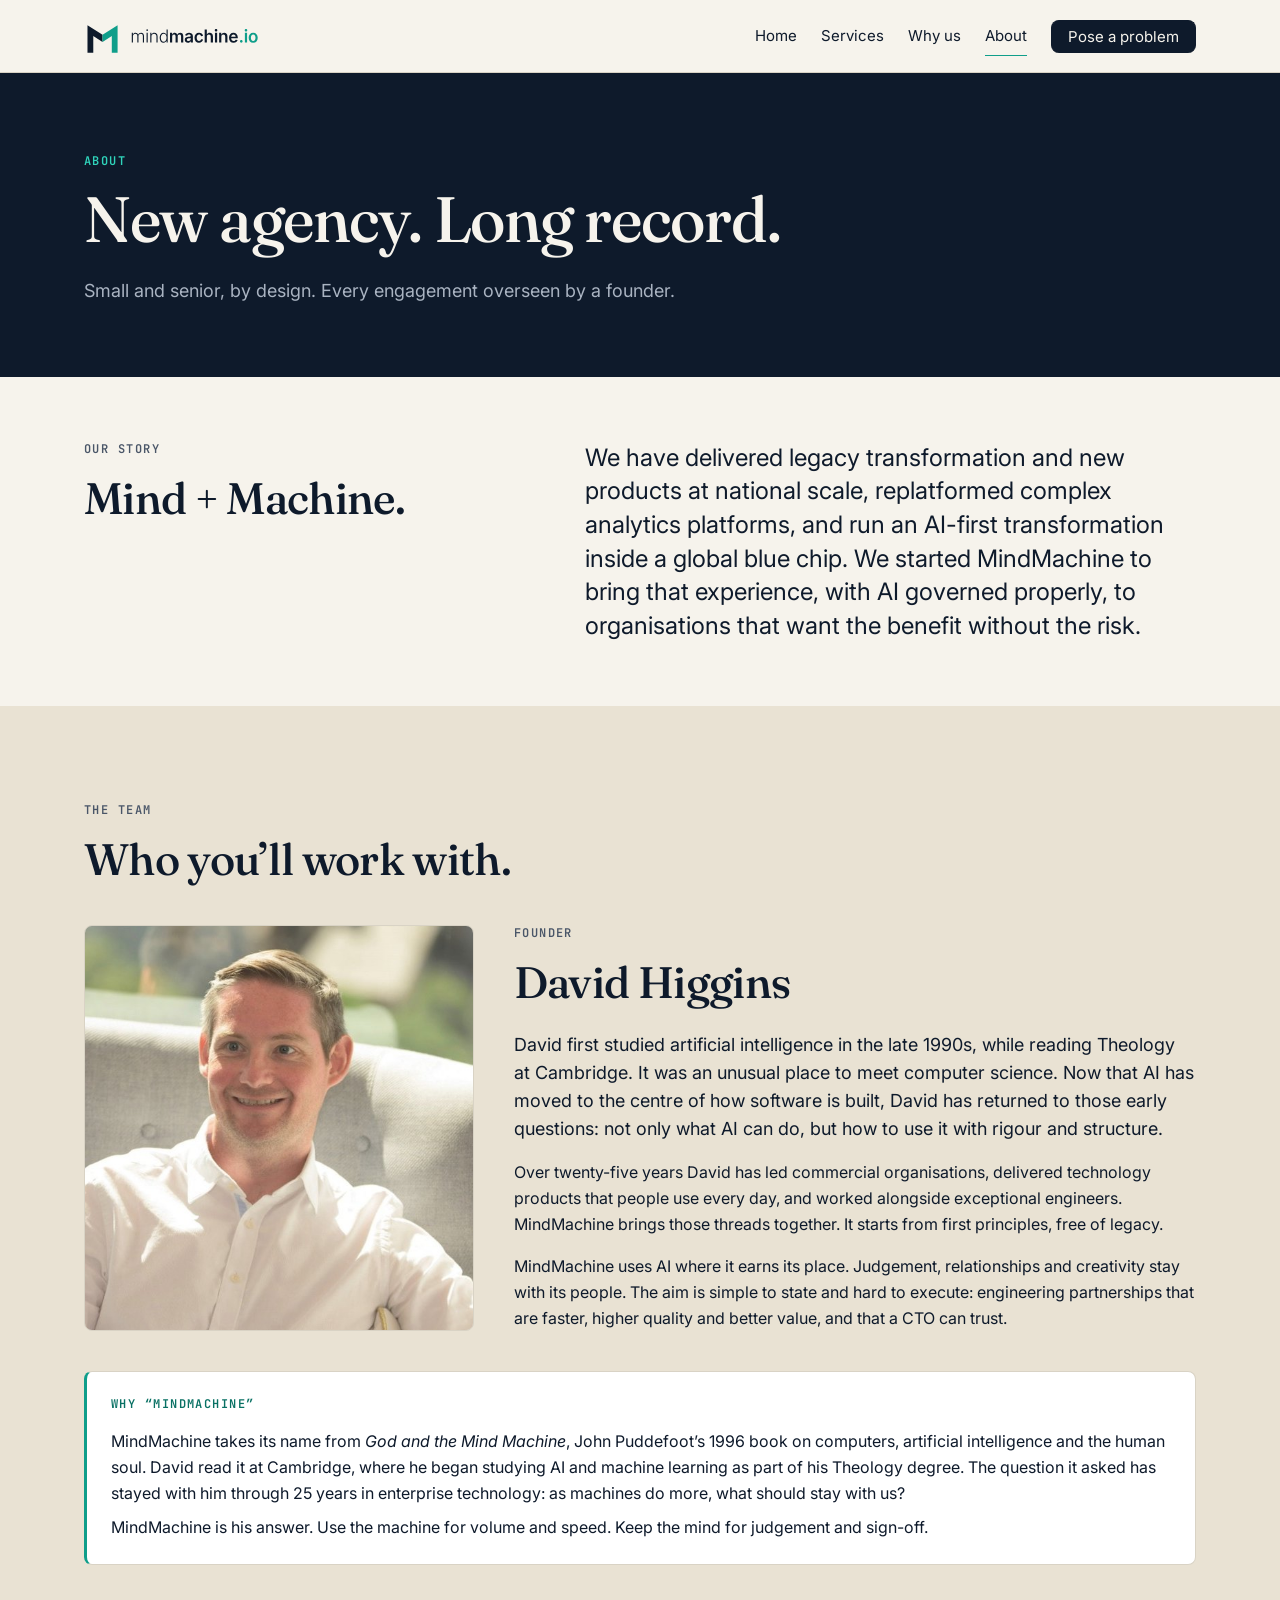
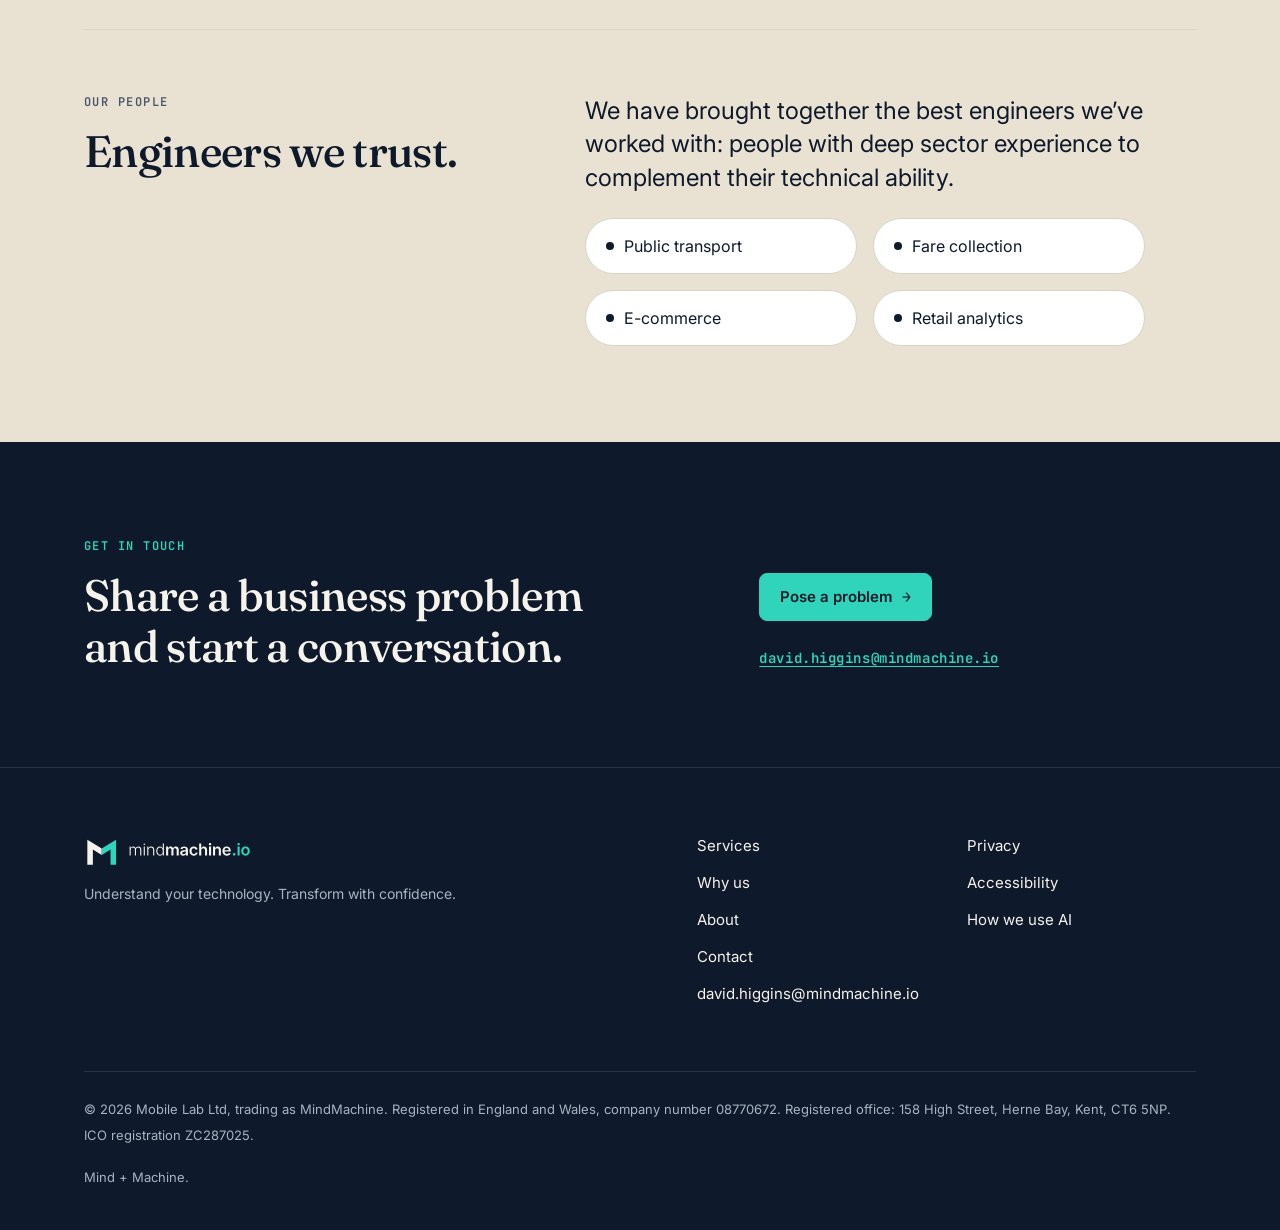
==== commit 6b74c98b: "Remove duplicate credentials statistics from About page" ====
--- a/about.html
+++ b/about.html
@@ -26,16 +26,6 @@
 
 <section class="on-night page-hero">
   <div class="wrap"><p class="eyebrow"><span class="accent">About</span></p><h1 class="display-xl measure">New agency. Long record.</h1><p class="body-l standfirst">Small and senior, by design. Every engagement overseen by a founder.</p></div>
-</section>
-<section class="section-l">
-  <div class="wrap">
-    <ul class="bignums">
-      <li><span class="n sig">25</span><span class="l">years in blue chip technology</span></li>
-      <li><span class="n">500</span><span class="l">strong engineering teams led</span></li>
-      <li><span class="n">FTSE 250</span><span class="l">e-commerce leadership</span></li>
-      <li><span class="n">Global</span><span class="l">consulting and retail analytics</span></li>
-    </ul>
-  </div>
 </section>
 <section class="section">
   <div class="wrap split">
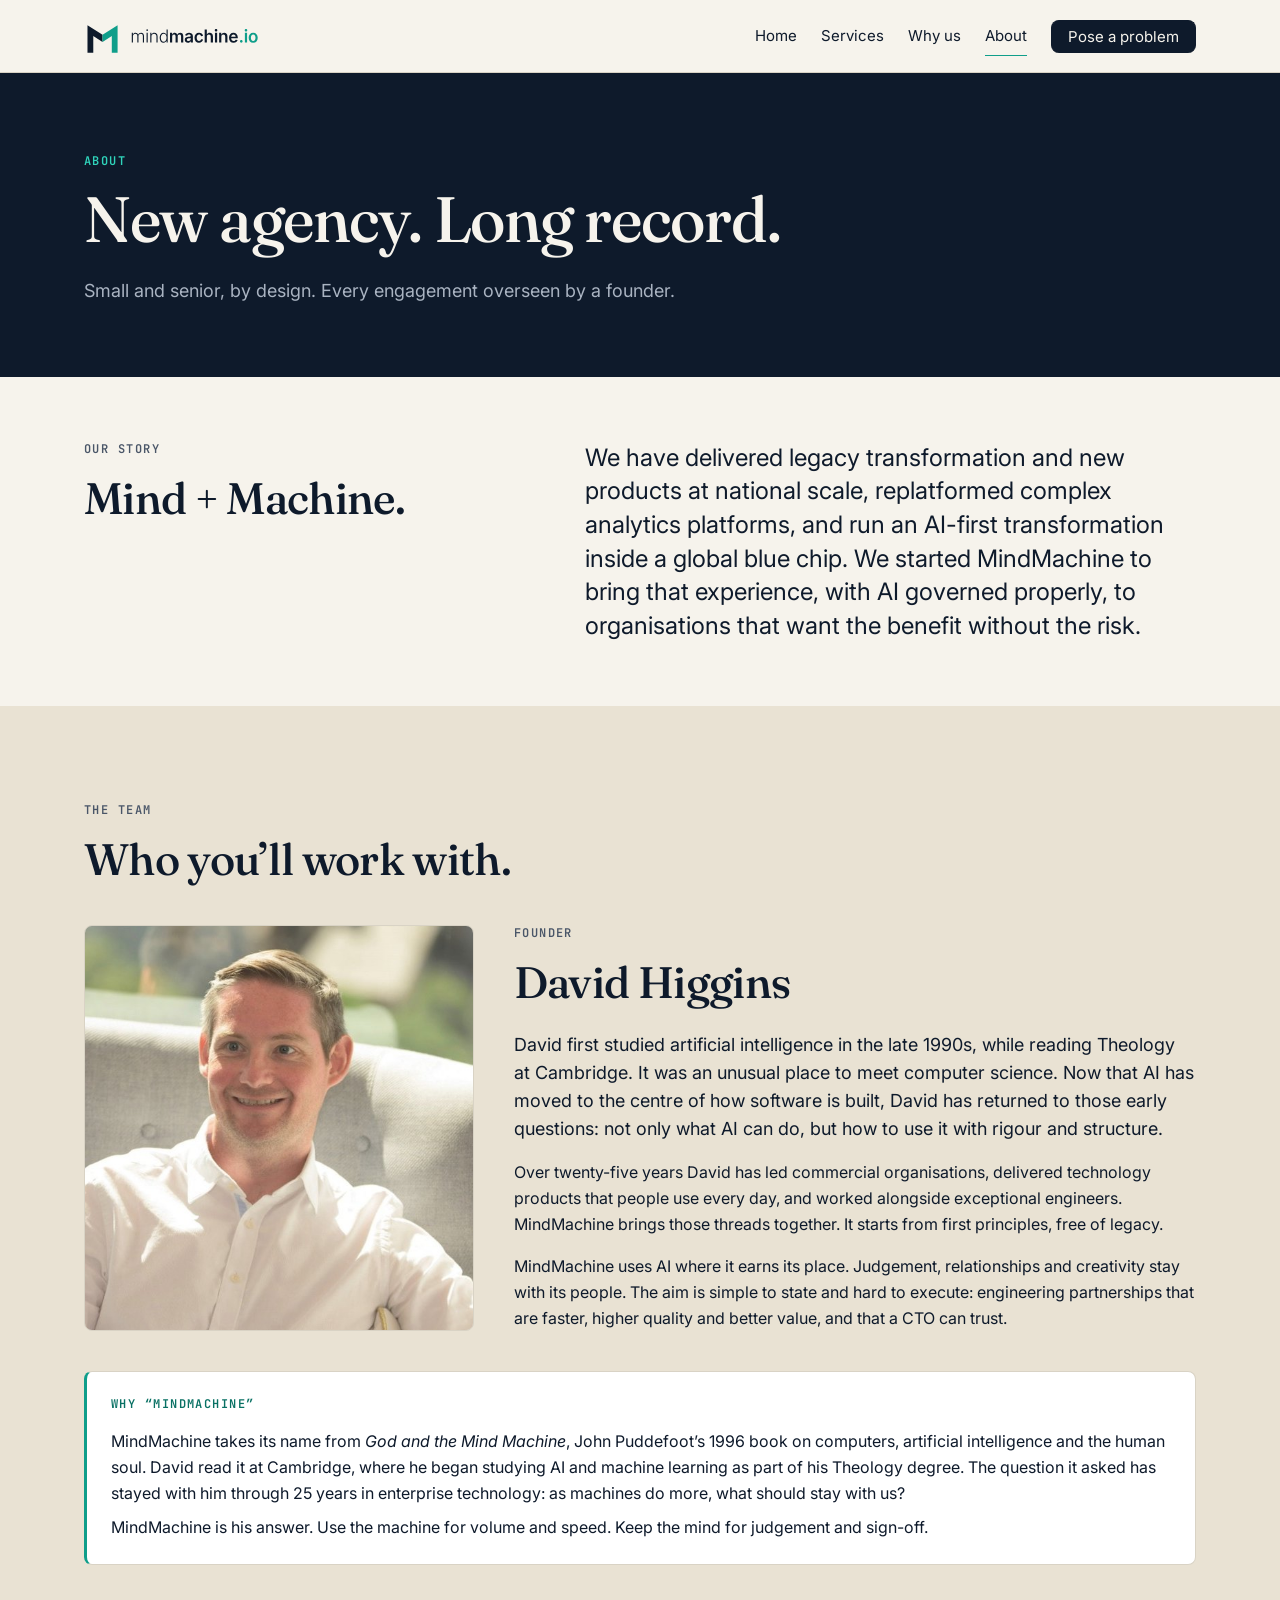
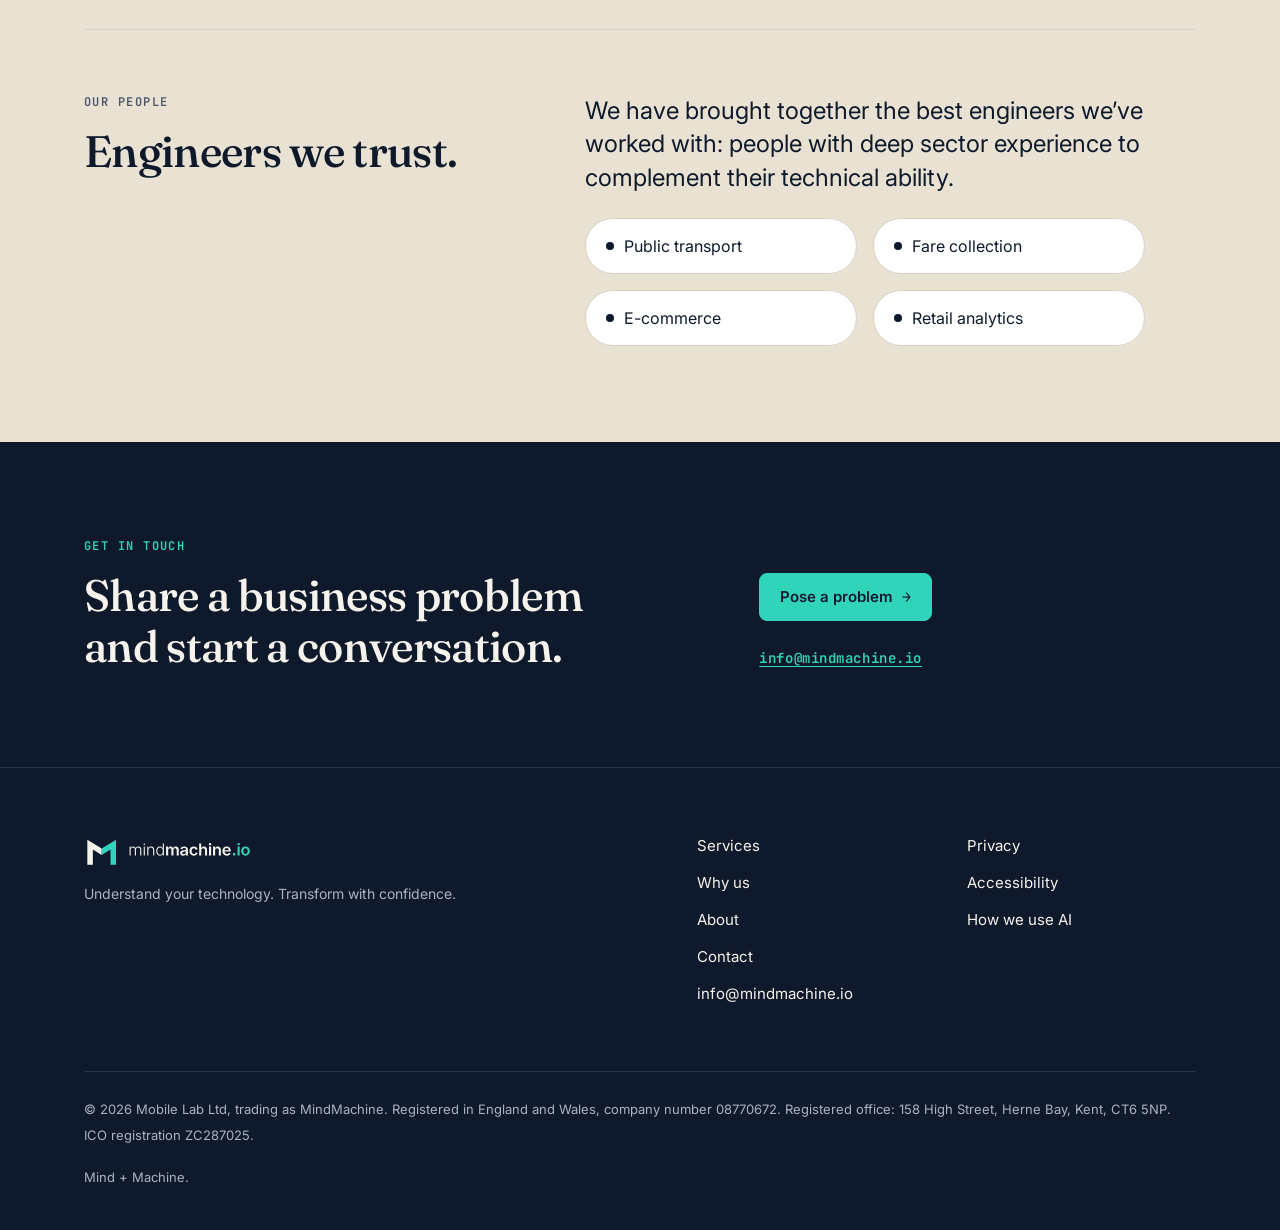
==== commit 3f3baaa8: "Replace website contact email with info@mindmachine.io" ====
--- a/about.html
+++ b/about.html
@@ -64,7 +64,7 @@
     <div><p class="eyebrow"><span class="accent">Get in touch</span></p><h2 class="display-l">Share a business problem and start a conversation.</h2></div>
     <div class="stack-l">
       <div class="btn-row"><a class="btn" href="contact.html">Pose a problem <span class="arrow">→</span></a></div>
-      <p class="email-line"><a href="mailto:david.higgins@mindmachine.io">david.higgins@mindmachine.io</a></p>
+      <p class="email-line"><a href="mailto:info@mindmachine.io">info@mindmachine.io</a></p>
     </div>
   </div>
 </section>
@@ -73,7 +73,7 @@
   <div class="wrap">
     <div class="footer-grid">
       <div class="stack"><img src="assets/logo/mindmachine-lockup-reversed.svg" alt="mindmachine.io" width="168" height="35"><p class="small muted">Understand your technology. Transform with confidence.</p></div>
-      <div><ul><li><a href="services.html">Services</a></li><li><a href="why-us.html">Why us</a></li><li><a href="about.html">About</a></li><li><a href="contact.html">Contact</a></li><li><a href="mailto:david.higgins@mindmachine.io">david.higgins@mindmachine.io</a></li></ul></div>
+      <div><ul><li><a href="services.html">Services</a></li><li><a href="why-us.html">Why us</a></li><li><a href="about.html">About</a></li><li><a href="contact.html">Contact</a></li><li><a href="mailto:info@mindmachine.io">info@mindmachine.io</a></li></ul></div>
       <div><ul><li><a href="privacy.html">Privacy</a></li><li><a href="accessibility.html">Accessibility</a></li><li><a href="ai-use.html">How we use AI</a></li></ul></div>
     </div>
     <div class="footer-base"><span>© 2026 Mobile Lab Ltd, trading as MindMachine. Registered in England and Wales, company number 08770672. Registered office: 158 High Street, Herne Bay, Kent, CT6 5NP. ICO registration ZC287025.</span><span>Mind + Machine.</span></div>
